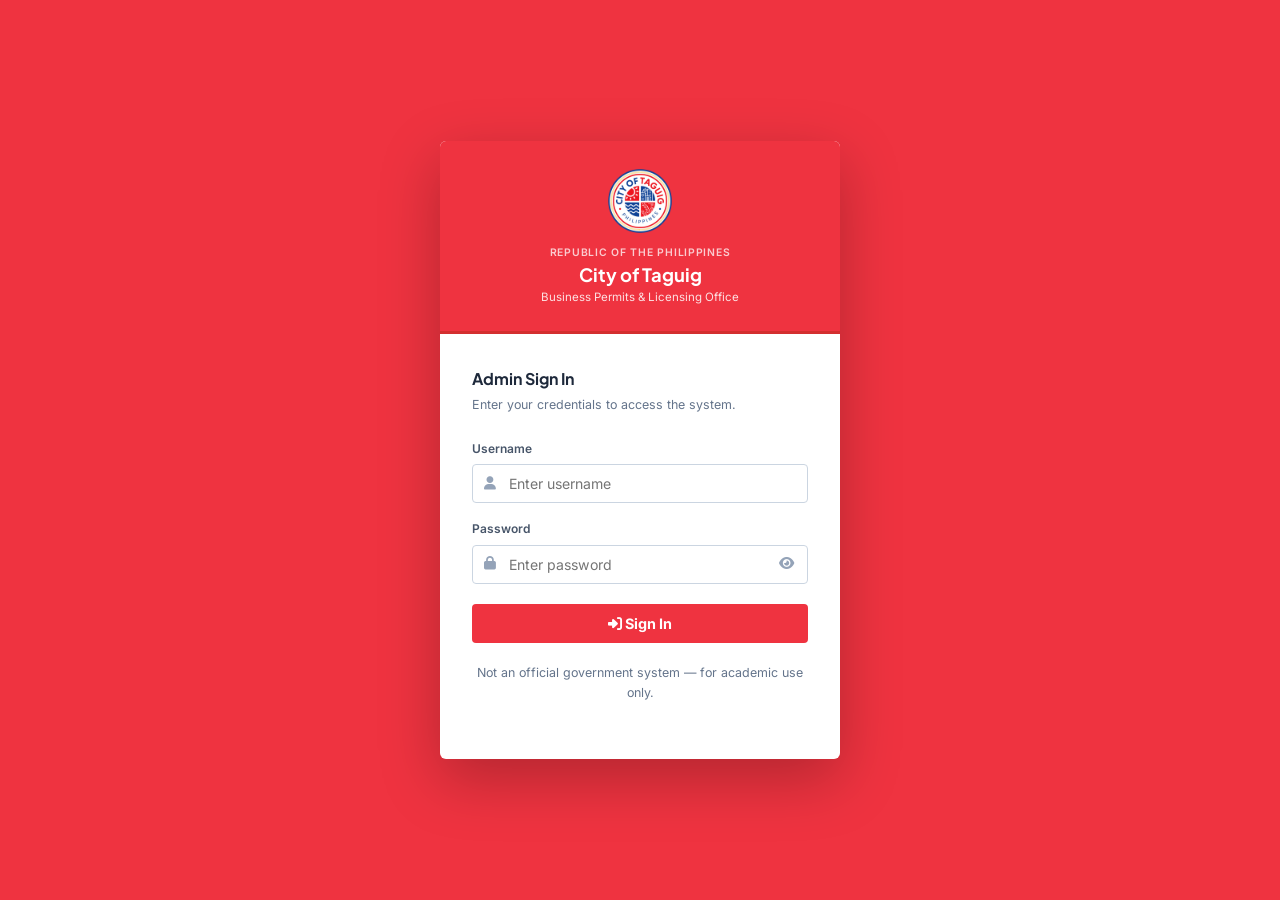
==== index.html @ 7843515b "Initial commit" ====
<!DOCTYPE html>
<html lang="en">

<head>
  <meta charset="UTF-8" />
  <meta name="viewport" content="width=device-width, initial-scale=1.0" />
  <title>Business License System — City of Taguig</title>
  <link rel="preconnect" href="https://fonts.googleapis.com" />
  <link
    href="https://fonts.googleapis.com/css2?family=Inter:wght@400;500;600;700&family=Plus+Jakarta+Sans:wght@600;700&display=swap"
    rel="stylesheet"
  />
  <link
    rel="stylesheet"
    href="https://cdnjs.cloudflare.com/ajax/libs/font-awesome/6.5.1/css/all.min.css"
  />
  <link rel="stylesheet" href="styles.css" />
</head>

<body>

<nav class="bplo-nav">
  <div class="nav-inner">
    <div class="nav-left">
      <div class="logo-box">
        <img src="City_of_Taguig_seal.svg.png" alt="Official Seal of the City of Taguig" class="seal-img" width="60" height="60" />
      </div>
      <div class="labels-container">
        <div class="gov-label">Republic of the Philippines</div>
        <div class="city-label">City of Taguig</div>
        <div class="office-label"> DISCLAIMER: NOT AN OFFICIAL GOVERNMENT WEBSITE, CREATED ONLY FOR THE PURPOSE OF SCHOOL PROJECT</div>
      </div>
    </div>
     <div class="nav-right">
      <a href="ManualForm.html">
        <button class="dashboard-btn">
          <i class="fa-solid fa-chart-column"></i> Manual Form
        </button>
      </a>
     </div>
  </div>
</nav>


  <main>

    <div class="page-header">
      <div class="ph-icon">
        <i class="fa-solid fa-chart-line"></i>
      </div>
      <div>
        <h1 class="page-title">License Management</h1>
        <p class="page-subtitle">Manage applications, taxpayers, and business records.</p>
      </div>
    </div>

    <div class="nav-tabs" id="navTabs"></div>

    <div class="card">
      <div class="card-body">

        <div class="toolbar">
          <div class="search-wrap">
            <i class="fa-solid fa-magnifying-glass"></i>
            <input
              type="text"
              id="searchInput"
              placeholder="Search records…"
              oninput="filterTable()"
            />
          </div>
          <div class="toolbar-right">
            <button class="btn btn-primary" onclick="openAdd()">
              <i class="fa-solid fa-plus"></i> Add Application
            </button>
            <button class="btn btn-outline" id="btnView" onclick="openView()" disabled>
              <i class="fa-solid fa-eye"></i> View
            </button>
            <button class="btn btn-outline" id="btnEdit" onclick="openEdit()" disabled>
              <i class="fa-solid fa-pen"></i> Update
            </button>
            <button class="btn btn-danger" id="btnDelete" onclick="openDelete()" disabled>
              <i class="fa-solid fa-trash"></i> Delete
            </button>
            <button class="btn btn-ghost" onclick="loadTable()">
              <i class="fa-solid fa-rotate-right"></i> Refresh
            </button>
          </div>
        </div>

        <div class="table-wrap">
          <table class="data" id="mainTable"></table>
        </div>

        <div class="tfoot">
          <span id="recordCount">0 records</span>
          <span id="tabHint"></span>
        </div>

      </div>
    </div>

    <footer class="page-footer">
      Business Permits &amp; Licensing Office &nbsp;&middot;&nbsp; City of Taguig &nbsp;&middot;&nbsp;
    </footer>

  </main>


  <div class="overlay" id="formModal" style="display: none;">
    <div class="modal">
      <div class="modal-header">
        <div class="modal-title">
          <span class="modal-icon"><i class="fa-solid fa-file-pen"></i></span>
          <span id="formTitle">Application</span>
        </div>
        <button class="modal-close" onclick="closeModal('formModal')">
          <i class="fa-solid fa-xmark"></i>
        </button>
      </div>
      <div class="modal-body" id="formBody"></div>
      <div class="modal-footer">
        <button class="btn btn-muted" onclick="closeModal('formModal')">Close</button>
        <button class="btn-submit" id="formSubmit" onclick="submitForm()">Save</button>
      </div>
    </div>
  </div>


  <div class="overlay" id="deleteModal" style="display: none;">
    <div class="del-modal">
      <div class="del-icon">
        <i class="fa-solid fa-triangle-exclamation"></i>
      </div>
      <h3
        id="delTitle"
        style="font-family: 'Plus Jakarta Sans', sans-serif; font-size: 1.05rem; margin-bottom: 6px;"
      >
        Delete this record?
      </h3>
      <p
        id="delDesc"
        style="font-size: 0.85rem; color: var(--gray-600);"
      >
        This action is permanent and cannot be undone.
      </p>
      <div class="del-meta" id="delMeta" style="display: none;"></div>
      <div class="del-btns">
        <button class="btn btn-muted" onclick="closeModal('deleteModal')">Cancel</button>
        <button class="btn btn-danger" id="delConfirm" onclick="confirmDelete()">Delete</button>
      </div>
    </div>
  </div>

  <script src="script.js"></script>


  <!-- =====================================================
       LOGIN SCREEN
       ===================================================== -->
  <div id="loginScreen">
    <style>
      #loginScreen {
        position: fixed;
        inset: 0;
        z-index: 9999;
        background: #EF3340;
        display: flex;
        align-items: center;
        justify-content: center;
        font-family: 'Inter', sans-serif;
        transition: opacity 0.4s ease;
      }
      #loginScreen.fade-out {
        opacity: 0;
        pointer-events: none;
      }
      .login-card {
        width: 100%;
        max-width: 400px;
        margin: 0 20px;
        background: #ffffff;
        border-radius: 6px;
        overflow: hidden;
        box-shadow: 0 20px 60px rgba(0,0,0,0.25);
      }
      .login-header {
        background: #EF3340;
        padding: 28px 32px 24px;
        text-align: center;
        border-bottom: 3px solid #D32F2F;
      }
      .login-seal {
        width: 64px;
        height: 64px;
        object-fit: contain;
        margin: 0 auto 12px;
        display: block;
      }
      .login-gov {
        font-size: 0.65rem;
        font-weight: 600;
        color: rgba(255,255,255,0.75);
        letter-spacing: 0.07em;
        text-transform: uppercase;
        margin-bottom: 2px;
      }
      .login-city {
        font-family: 'Plus Jakarta Sans', sans-serif;
        font-size: 1.15rem;
        font-weight: 700;
        color: #ffffff;
        line-height: 1.2;
      }
      .login-office {
        font-size: 0.72rem;
        color: rgba(255,255,255,0.85);
        margin-top: 2px;
      }
      .login-body {
        padding: 32px;
      }
      .login-body h2 {
        font-family: 'Plus Jakarta Sans', sans-serif;
        font-size: 1rem;
        font-weight: 700;
        color: #1E293B;
        margin-bottom: 4px;
      }
      .login-body > p {
        font-size: 0.78rem;
        color: #64748B;
        margin-bottom: 24px;
      }
      .login-field {
        margin-bottom: 16px;
      }
      .login-field label {
        display: block;
        font-size: 0.75rem;
        font-weight: 600;
        color: #475569;
        margin-bottom: 6px;
      }
      .login-input-wrap {
        position: relative;
        display: flex;
        align-items: center;
      }
      .login-input-wrap > i {
        position: absolute;
        left: 12px;
        color: #94A3B8;
        font-size: 0.85rem;
        pointer-events: none;
      }
      .login-field input {
        width: 100%;
        padding: 10px 12px 10px 36px;
        border: 1px solid #CBD5E1;
        border-radius: 4px;
        font-size: 0.88rem;
        font-family: 'Inter', sans-serif;
        color: #1E293B;
        background: #ffffff;
        outline: none;
        transition: border-color 0.15s ease;
        box-sizing: border-box;
      }
      .login-field input:focus      { border-color: #1E4E9E; }
      .login-field input.input-error{ border-color: #EF3340; background: #FFF5F5; }
      .show-pw-btn {
        position: absolute;
        right: 10px;
        background: none;
        border: none;
        cursor: pointer;
        color: #94A3B8;
        font-size: 0.85rem;
        padding: 4px;
        line-height: 1;
      }
      .show-pw-btn:hover { color: #475569; }
      .login-error {
        display: none;
        align-items: center;
        gap: 6px;
        padding: 10px 12px;
        background: #FEF2F2;
        border: 1px solid #FECACA;
        border-radius: 4px;
        font-size: 0.78rem;
        color: #991B1B;
        font-weight: 500;
        margin-bottom: 16px;
      }
      .login-error.show { display: flex; }
      .login-btn {
        width: 100%;
        padding: 11px;
        background: #EF3340;
        color: #ffffff;
        border: none;
        border-radius: 4px;
        font-size: 0.9rem;
        font-weight: 700;
        font-family: 'Inter', sans-serif;
        cursor: pointer;
        transition: background 0.15s ease;
        margin-top: 4px;
      }
      .login-btn:hover    { background: #D32F2F; }
      .login-btn:active   { background: #B71C1C; }
      .login-btn:disabled { opacity: 0.6; cursor: not-allowed; }
      .login-footer-note {
        text-align: center;
        font-size: 0.7rem;
        color: #94A3B8;
        margin-top: 20px;
        margin-bottom: 0;
      }
    </style>

    <div class="login-card">
      <div class="login-header">
        <img src="City_of_Taguig_seal.svg.png" alt="City of Taguig Seal" class="login-seal"
             onerror="this.style.display='none'" />
        <div class="login-gov">Republic of the Philippines</div>
        <div class="login-city">City of Taguig</div>
        <div class="login-office">Business Permits &amp; Licensing Office</div>
      </div>

      <div class="login-body">
        <h2>Admin Sign In</h2>
        <p>Enter your credentials to access the system.</p>

        <div class="login-error" id="loginError">
          <i class="fa-solid fa-circle-exclamation"></i>
          <span id="loginErrorMsg">Invalid username or password.</span>
        </div>

        <div class="login-field">
          <label for="loginUsername">Username</label>
          <div class="login-input-wrap">
            <i class="fa-solid fa-user"></i>
            <input type="text" id="loginUsername" placeholder="Enter username" autocomplete="username" />
          </div>
        </div>

        <div class="login-field">
          <label for="loginPassword">Password</label>
          <div class="login-input-wrap">
            <i class="fa-solid fa-lock"></i>
            <input type="password" id="loginPassword" placeholder="Enter password" autocomplete="current-password" />
            <button type="button" class="show-pw-btn" id="togglePw" title="Show / hide password">
              <i class="fa-solid fa-eye" id="togglePwIcon"></i>
            </button>
          </div>
        </div>

        <button class="login-btn" id="loginBtn" onclick="handleLogin()">
          <i class="fa-solid fa-right-to-bracket"></i> Sign In
        </button>

        <p class="login-footer-note">Not an official government system &mdash; for academic use only.</p>
      </div>
    </div>
  </div>


  <!-- =====================================================
       LOGIN JAVASCRIPT
       ===================================================== -->
  <script>
    (function () {
      const VALID_USER = 'admin';
      const VALID_PASS = 'password123';
      const SESSION_KEY = 'bplo_auth';

      const screen     = document.getElementById('loginScreen');
      const userInput  = document.getElementById('loginUsername');
      const passInput  = document.getElementById('loginPassword');
      const errorBox   = document.getElementById('loginError');
      const errorMsg   = document.getElementById('loginErrorMsg');
      const loginBtn   = document.getElementById('loginBtn');
      const toggleBtn  = document.getElementById('togglePw');
      const toggleIcon = document.getElementById('togglePwIcon');

      // Skip login if already authenticated this session
      if (sessionStorage.getItem(SESSION_KEY) === '1') {
        screen.style.display = 'none';
      }

      // Show/hide password
      toggleBtn.addEventListener('click', function () {
        const hidden = passInput.type === 'password';
        passInput.type  = hidden ? 'text' : 'password';
        toggleIcon.className = hidden ? 'fa-solid fa-eye-slash' : 'fa-solid fa-eye';
      });

      // Enter key submits
      [userInput, passInput].forEach(function (el) {
        el.addEventListener('keydown', function (e) {
          if (e.key === 'Enter') handleLogin();
        });
      });

      // Login handler
      window.handleLogin = function () {
        const user = userInput.value.trim();
        const pass = passInput.value;

        errorBox.classList.remove('show');
        userInput.classList.remove('input-error');
        passInput.classList.remove('input-error');

        if (!user || !pass) {
          errorMsg.textContent = 'Please enter both username and password.';
          errorBox.classList.add('show');
          if (!user) userInput.classList.add('input-error');
          if (!pass) passInput.classList.add('input-error');
          return;
        }

        if (user === VALID_USER && pass === VALID_PASS) {
          sessionStorage.setItem(SESSION_KEY, '1');
          loginBtn.disabled     = true;
          loginBtn.innerHTML    = '<i class="fa-solid fa-spinner fa-spin"></i> Signing in\u2026';
          screen.classList.add('fade-out');
          setTimeout(function () { screen.style.display = 'none'; }, 420);
        } else {
          errorMsg.textContent = 'Invalid username or password. Please try again.';
          errorBox.classList.add('show');
          userInput.classList.add('input-error');
          passInput.classList.add('input-error');
          passInput.value = '';
          passInput.focus();
        }
      };
    })();
  </script>

</body>
</html>
---- styles.css ----
/* ============================================================
   RESET & VARIABLES
   ============================================================ */

*,
*::before,
*::after {
  box-sizing: border-box;
  margin: 0;
  padding: 0;
}

:root {
  --red:        #EF3340;
  --red-dark:   #D32F2F;
  --red-light:  #FDECEA;

  --blue:       #1E4E9E;
  --blue-dark:  #153A75;

  --gray-50:  #F8FAFC;
  --gray-100: #F1F5F9;
  --gray-200: #E2E8F0;
  --gray-300: #CBD5E1;
  --gray-400: #94A3B8;
  --gray-500: #64748B;
  --gray-600: #475569;
  --gray-700: #334155;
  --gray-800: #1E293B;

  --white:  #ffffff;
  --shadow: 0 10px 25px rgba(0, 0, 0, 0.12);
  --r:      4px;
  --rs:     2px;
  --tr:     0.15s ease;
}


/* ============================================================
   BASE
   ============================================================ */

body {
  font-family: 'Inter', sans-serif;
  background: var(--gray-100);
  background-image: url('images/white_bg_city.png');
  background-size: cover;
  background-position: center;
  background-repeat: no-repeat;
  background-attachment: fixed;
  color: var(--gray-800);
  line-height: 1.6;
  min-height: 100vh;
}


/* ============================================================
   NAVIGATION
   ============================================================ */

nav {
  position: sticky;
  top: 0;
  z-index: 100;
  background: var(--red);
  border-bottom: 2px solid var(--red-dark);
}

.nav-inner {
  max-width: 1400px;
  margin: 0 auto;
  display: flex;
  align-items: center;
  justify-content: space-between;
  padding: 12px 24px;
  gap: 16px;
}

.nav-left {
  display: flex;
  align-items: center;
  gap: 14px;
}
.nav-right a { text-decoration: none; }

.dashboard-btn {
   background: rgba(255,255,255,.15);
   color: var(--white);
   border: 1px solid rgba(255,255,255,.35);
   padding: 9px 20px;
   font-size: .85rem;
   font-weight: 600;
   border-radius: var(--rs); /* FIXED: Was var(--radius-sm) */
   cursor: pointer;
   display: flex;
   align-items: center;
   gap: 8px;
   transition: background var(--tr), border-color var(--tr); /* FIXED: Was var(--transition) */
   white-space: nowrap;
   font-family: 'Inter', sans-serif;
   backdrop-filter: blur(4px);
}

.dashboard-btn:hover {
   background: rgba(255,255,255,.25);
   border-color: rgba(255,255,255,.8);
}

.logo-box {
  width: 40px;
  height: 40px;
  display: flex;
  align-items: center;
  justify-content: center;
  background: var(--white);
  color: var(--red);
  border-radius: var(--rs);
  font-size: 1.2rem;
}

.gov-label {
  font-size: 0.65rem;
  font-weight: 600;
  color: rgba(255, 255, 255, 0.8);
  letter-spacing: 0.05em;
  text-transform: uppercase;
}

.city-label {
  font-family: 'Plus Jakarta Sans', sans-serif;
  font-size: 1.1rem;
  font-weight: 700;
  color: var(--white);
  line-height: 1.1;
}

.office-label {
  font-size: 0.75rem;
  color: rgba(255, 255, 255, 0.9);
}

.user-badge {
  display: flex;
  align-items: center;
  gap: 8px;
  padding: 6px 14px;
  background: var(--white);
  color: var(--red);
  font-size: 0.8rem;
  font-weight: 600;
  border-radius: var(--rs);
}

main {
  max-width: 1400px;
  margin: 0 auto;
  padding: 32px 24px 48px;
}

.page-header {
  display: flex;
  align-items: center;
  gap: 16px;
  margin-bottom: 24px;
}

.ph-icon {
  width: 48px;
  height: 48px;
  flex-shrink: 0;
  display: flex;
  align-items: center;
  justify-content: center;
  background: var(--blue);
  color: var(--white);
  border-radius: var(--rs);
  font-size: 1.2rem;
}

.page-title {
  font-family: 'Plus Jakarta Sans', sans-serif;
  font-size: 1.5rem;
  font-weight: 700;
  line-height: 1.2;
}

.page-subtitle {
  font-size: 0.85rem;
  color: var(--gray-600);
  margin-top: 2px;
}

.page-footer {
  text-align: center;
  font-size: 0.75rem;
  color: var(--gray-500);
  margin-top: 16px;
}


/* ============================================================
   TABS
   ============================================================ */

.nav-tabs {
  display: flex;
  gap: 0;
  margin-bottom: 24px;
  overflow-x: auto;
  border-bottom: 2px solid var(--gray-200);
  scrollbar-width: none;
}

.nav-tabs::-webkit-scrollbar {
  display: none;
}

.tab-btn {
  display: inline-flex;
  align-items: center;
  gap: 8px;
  padding: 11px 22px;
  margin-bottom: -2px;
  background: transparent;
  border: none;
  border-bottom: 3px solid transparent;
  font-size: 0.83rem;
  font-weight: 600;
  color: var(--gray-500);
  cursor: pointer;
  white-space: nowrap;
  transition: all var(--tr);
}

.tab-btn:hover {
  color: var(--blue);
  background: var(--gray-50);
}

.tab-btn.active {
  color: var(--blue);
  background: var(--white);
  border-bottom-color: var(--blue);
}

.tab-btn.full-view {
  color: var(--red);
  font-weight: 700;
}

.tab-btn.full-view.active {
  color: var(--red);
  border-bottom-color: var(--red);
}


/* ============================================================
   CARD
   ============================================================ */

.card {
  background: var(--white);
  border: 1px solid var(--gray-200);
  border-radius: var(--r);
}

.card-body {
  padding: 24px;
}


/* ============================================================
   COLUMN GROUP HEADERS
   ============================================================ */

.col-group-header {
  background: var(--gray-700);
  color: var(--white);
  text-align: center;
  font-size: 0.65rem;
  font-weight: 700;
  letter-spacing: 0.06em;
  text-transform: uppercase;
  padding: 4px 8px;
  border-right: 2px solid var(--gray-500);
}

.col-group-header:last-child {
  border-right: none;
}


/* ============================================================
   TOOLBAR
   ============================================================ */

.toolbar {
  display: flex;
  align-items: center;
  justify-content: space-between;
  flex-wrap: wrap;
  gap: 12px;
  margin-bottom: 18px;
}

.search-wrap {
  display: flex;
  align-items: center;
  padding: 0 12px;
  background: var(--white);
  border: 1px solid var(--gray-300);
  border-radius: var(--rs);
  transition: border-color var(--tr);
}

.search-wrap:focus-within {
  border-color: var(--blue);
}

.search-wrap i {
  color: var(--gray-400);
  font-size: 0.9rem;
}

#searchInput {
  width: 260px;
  padding: 10px;
  border: none;
  outline: none;
  background: transparent;
  font-size: 0.85rem;
  font-family: inherit;
  color: var(--gray-800);
}

.toolbar-right {
  display: flex;
  flex-wrap: wrap;
  gap: 8px;
}


/* ============================================================
   BUTTONS
   ============================================================ */

.btn {
  display: inline-flex;
  align-items: center;
  gap: 6px;
  padding: 8px 14px;
  border: 1px solid transparent;
  border-radius: var(--rs);
  font-size: 0.8rem;
  font-weight: 600;
  font-family: inherit;
  cursor: pointer;
  transition: background var(--tr), color var(--tr), opacity var(--tr);
}

.btn:disabled {
  opacity: 0.38;
  cursor: not-allowed;
  pointer-events: none;
}

.btn-primary {
  background: var(--blue);
  color: var(--white);
}

.btn-primary:hover {
  background: var(--blue-dark);
}

.btn-outline {
  background: var(--white);
  color: var(--gray-800);
  border-color: var(--gray-300);
}

.btn-outline:hover {
  background: var(--gray-100);
}

.btn-danger {
  background: var(--white);
  color: var(--red);
  border-color: var(--red);
}

.btn-danger:hover {
  background: var(--red-light);
}

.btn-ghost {
  background: var(--white);
  color: var(--gray-600);
  border-color: var(--gray-300);
}

.btn-ghost:hover {
  background: var(--gray-100);
  color: var(--gray-800);
}

.btn-muted {
  background: var(--gray-200);
  color: var(--gray-700);
  border-color: var(--gray-200);
}

.btn-muted:hover {
  background: var(--gray-300);
}

.btn-submit {
  display: inline-flex;
  align-items: center;
  gap: 8px;
  padding: 10px 20px;
  background: var(--red);
  color: var(--white);
  border: none;
  border-radius: var(--rs);
  font-size: 0.85rem;
  font-weight: 600;
  font-family: inherit;
  cursor: pointer;
  transition: background var(--tr);
}

.btn-submit:hover {
  background: var(--red-dark);
}

.btn-submit:disabled {
  opacity: 0.5;
  cursor: not-allowed;
}


/* ============================================================
   TABLE
   ============================================================ */

.table-wrap {
  overflow-x: auto;
  border: 1px solid var(--gray-200);
  border-radius: var(--rs);
  margin-bottom: 12px;
}

table.data {
  width: 100%;
  border-collapse: collapse;
  font-size: 0.78rem;
  min-width: 600px;
}

table.data th {
  padding: 10px 14px;
  background: var(--gray-800);
  color: var(--white);
  text-align: left;
  font-size: 0.71rem;
  font-weight: 600;
  letter-spacing: 0.03em;
  text-transform: uppercase;
  white-space: nowrap;
}

/* Column group tinting */
table.data th.g-app  { background: #1E4E9E; }
table.data th.g-tax  { background: #0369A1; }
table.data th.g-auth { background: #6D28D9; }
table.data th.g-saf  { background: #047857; }
table.data th.g-ops  { background: #B91C1C; }

table.data td {
  padding: 9px 14px;
  background: var(--white);
  border-bottom: 1px solid var(--gray-200);
  vertical-align: middle;
  white-space: nowrap;
  max-width: 200px;
  overflow: hidden;
  text-overflow: ellipsis;
}

table.data tbody tr {
  cursor: pointer;
  transition: background var(--tr);
}

table.data tbody tr:hover td {
  background: var(--gray-50);
}

table.data tbody tr.selected td {
  background: var(--blue);
  color: var(--white);
  border-color: var(--blue-dark);
}

.row-btn {
  padding: 3px 7px;
  background: transparent;
  border: 1px solid transparent;
  color: var(--gray-400);
  border-radius: var(--rs);
  cursor: pointer;
  transition: all 0.2s;
}

table.data tbody tr.selected .row-btn {
  color: rgba(255, 255, 255, 0.7);
}

.row-btn.edit:hover {
  background: var(--gray-200);
  color: var(--blue);
  border-color: var(--gray-300);
}

.row-btn.del:hover {
  background: var(--red-light);
  color: var(--red);
  border-color: var(--red);
}

.no-data td {
  padding: 40px;
  text-align: center;
  color: var(--gray-400);
  font-style: italic;
}

.tfoot {
  display: flex;
  justify-content: space-between;
  padding: 4px 2px;
  font-size: 0.75rem;
  color: var(--gray-500);
}


/* ============================================================
   MODAL
   ============================================================ */

.overlay {
  position: fixed;
  inset: 0;
  z-index: 1000;
  display: flex;
  align-items: center;
  justify-content: center;
  padding: 20px;
  background: rgba(15, 23, 42, 0.6);
}

.modal {
  width: 100%;
  max-width: 860px;
  max-height: 90vh;
  display: flex;
  flex-direction: column;
  background: var(--white);
  border-radius: var(--r);
  overflow: hidden;
  box-shadow: var(--shadow);
}

.modal-header {
  display: flex;
  align-items: center;
  justify-content: space-between;
  padding: 16px 24px;
  background: var(--gray-50);
  border-bottom: 1px solid var(--gray-200);
}

.modal-title {
  display: flex;
  align-items: center;
  gap: 10px;
  font-family: 'Plus Jakarta Sans', sans-serif;
  font-size: 0.95rem;
  font-weight: 700;
}

.modal-icon {
  width: 32px;
  height: 32px;
  display: flex;
  align-items: center;
  justify-content: center;
  background: var(--gray-800);
  color: var(--white);
  border-radius: var(--rs);
  font-size: 0.85rem;
}

.modal-close {
  background: none;
  border: none;
  font-size: 1.2rem;
  color: var(--gray-400);
  cursor: pointer;
}

.modal-close:hover {
  color: var(--gray-800);
}

.modal-body {
  flex: 1;
  overflow-y: auto;
  padding: 24px;
  background: var(--gray-50);
}

.modal-footer {
  display: flex;
  justify-content: flex-end;
  gap: 10px;
  padding: 16px 24px;
  background: var(--white);
  border-top: 1px solid var(--gray-200);
}


/* ============================================================
   FORM
   ============================================================ */

.form-group {
  padding: 20px;
  margin-bottom: 16px;
  background: var(--white);
  border: 1px solid var(--gray-200);
  border-radius: var(--rs);
}

.form-group:last-child {
  margin-bottom: 0;
}

.fg-title {
  display: flex;
  align-items: center;
  gap: 8px;
  padding-bottom: 8px;
  margin-bottom: 16px;
  border-bottom: 1px solid var(--gray-200);
  font-size: 0.8rem;
  font-weight: 700;
  letter-spacing: 0.04em;
  text-transform: uppercase;
  color: var(--gray-700);
}

.form-grid {
  display: grid;
  grid-template-columns: 1fr 1fr;
  gap: 14px;
}

.field {
  display: flex;
  flex-direction: column;
  gap: 5px;
}

.field.full {
  grid-column: 1 / -1;
}

.field label {
  font-size: 0.75rem;
  font-weight: 600;
  color: var(--gray-600);
}

.field input,
.field select {
  padding: 8px 12px;
  background: var(--white);
  border: 1px solid var(--gray-300);
  border-radius: var(--rs);
  font-size: 0.85rem;
  font-family: inherit;
  color: var(--gray-800);
  transition: border-color var(--tr);
}

.field input:focus,
.field select:focus {
  border-color: var(--blue);
  outline: none;
}

.field input:disabled,
.field select:disabled {
  background: var(--gray-100);
  color: var(--gray-500);
  cursor: not-allowed;
}

.req {
  color: var(--red);
}


/* ============================================================
   LOB ROWS
   ============================================================ */

.lob-row {
  display: grid;
  grid-template-columns: 1fr 1.5fr 1.5fr 0.8fr 1.1fr auto;
  align-items: end;
  gap: 10px;
  padding: 12px;
  margin-bottom: 10px;
  background: var(--gray-50);
  border: 1px solid var(--gray-200);
  border-radius: var(--rs);
}


/* ============================================================
   DELETE MODAL
   ============================================================ */

.del-modal {
  max-width: 430px;
  padding: 32px 28px;
  background: var(--white);
  border-radius: var(--r);
  box-shadow: var(--shadow);
  text-align: center;
}

.del-icon {
  font-size: 2.5rem;
  color: var(--red);
  margin-bottom: 16px;
}

.del-meta {
  padding: 10px 14px;
  margin: 14px 0;
  background: var(--gray-50);
  border: 1px solid var(--gray-200);
  border-radius: var(--rs);
  font-size: 0.8rem;
  color: var(--gray-700);
  text-align: left;
  line-height: 2;
}

.del-btns {
  display: flex;
  justify-content: center;
  gap: 12px;
  margin-top: 20px;
}


/* ============================================================
   TOAST
   ============================================================ */

.toast {
  position: fixed;
  bottom: 24px;
  right: 24px;
  z-index: 3000;
  padding: 12px 16px;
  border: 1px solid transparent;
  border-radius: var(--rs);
  font-size: 0.85rem;
  font-weight: 600;
  animation: slideUp 0.2s ease-out;
}

@keyframes slideUp {
  from {
    transform: translateY(16px);
    opacity: 0;
  }
  to {
    transform: translateY(0);
    opacity: 1;
  }
}

.toast.ok {
  background: #ECFDF5;
  color: #065F46;
  border-color: #A7F3D0;
}

.toast.err {
  background: #FEF2F2;
  color: #991B1B;
  border-color: #FECACA;
}


/* ============================================================
   RESPONSIVE
   ============================================================ */

@media (max-width: 768px) {
  #searchInput {
    width: 100%;
  }

  .toolbar {
    flex-direction: column;
    align-items: stretch;
  }

  .form-grid,
  .lob-row {
    grid-template-columns: 1fr;
  }
}
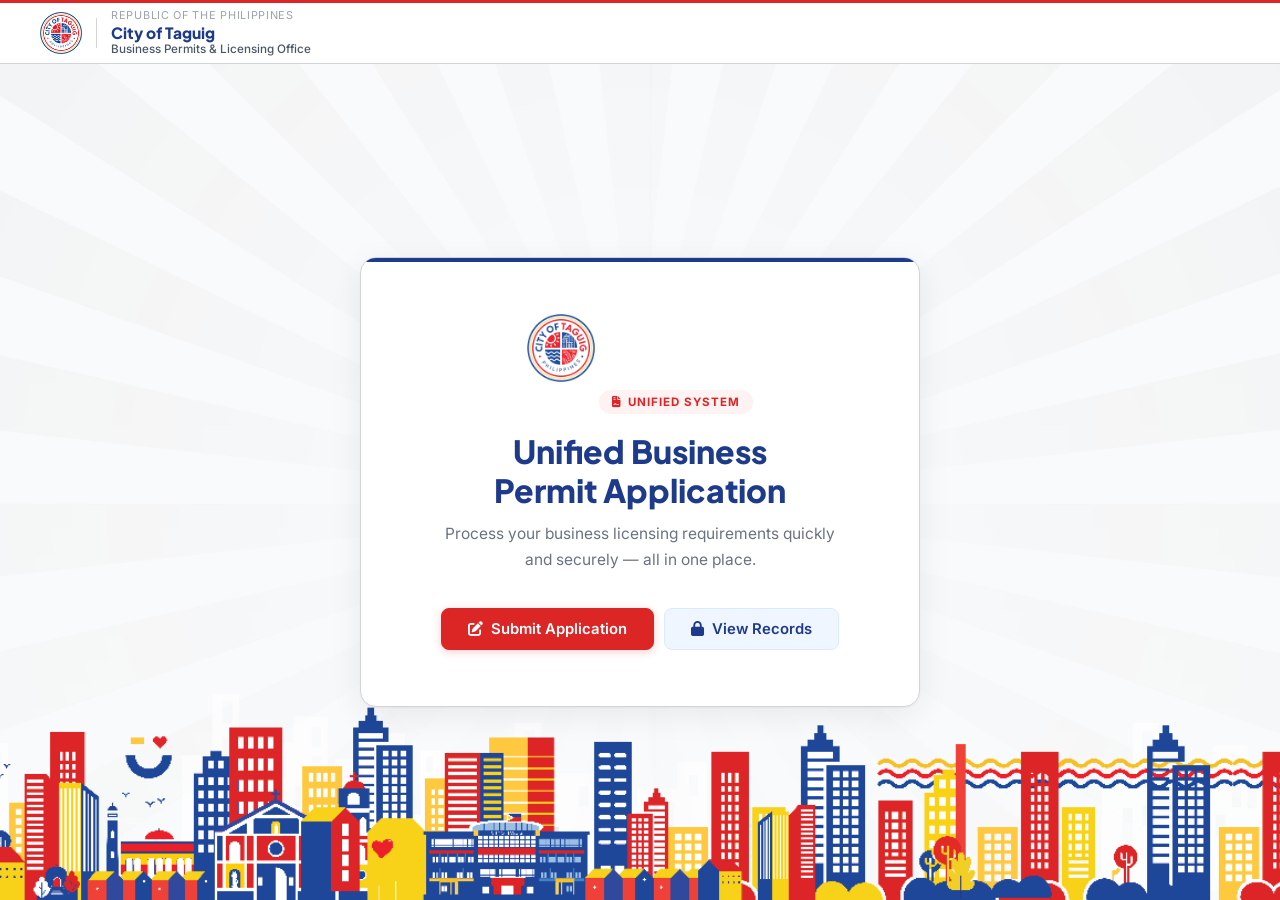
==== commit 3b5223d0: "a" ====
--- a/index.html
+++ b/index.html
@@ -1,444 +1,277 @@
 <!DOCTYPE html>
 <html lang="en">
-
 <head>
-  <meta charset="UTF-8" />
-  <meta name="viewport" content="width=device-width, initial-scale=1.0" />
-  <title>Business License System — City of Taguig</title>
-  <link rel="preconnect" href="https://fonts.googleapis.com" />
-  <link
-    href="https://fonts.googleapis.com/css2?family=Inter:wght@400;500;600;700&family=Plus+Jakarta+Sans:wght@600;700&display=swap"
-    rel="stylesheet"
-  />
-  <link
-    rel="stylesheet"
-    href="https://cdnjs.cloudflare.com/ajax/libs/font-awesome/6.5.1/css/all.min.css"
-  />
-  <link rel="stylesheet" href="styles.css" />
+    <meta charset="UTF-8">
+    <meta name="viewport" content="width=device-width, initial-scale=1.0">
+    <title>Taguig BPLO | Unified Business Permit System</title>
+
+    <link rel="preconnect" href="https://fonts.googleapis.com">
+    <link href="https://fonts.googleapis.com/css2?family=Inter:wght@400;500;600;700&family=Plus+Jakarta+Sans:wght@700;800&display=swap" rel="stylesheet">
+    <link rel="stylesheet" href="https://cdnjs.cloudflare.com/ajax/libs/font-awesome/6.5.1/css/all.min.css">
+
+    <style>
+        :root {
+            --blue:      #1e3a8a;
+            --blue-soft: #eff6ff;
+            --blue-mid:  #dbeafe;
+            --red:       #dc2626;
+            --red-dark:  #b91c1c;
+            --red-soft:  #fef2f2;
+            --gray-50:   #f9fafb;
+            --gray-100:  #f3f4f6;
+            --gray-300:  #d1d5db;
+            --gray-400:  #9ca3af;
+            --gray-500:  #6b7280;
+            --gray-600:  #4b5563;
+            --gray-900:  #111827;
+            --white:     #ffffff;
+        }
+
+        *, *::before, *::after { margin: 0; padding: 0; box-sizing: border-box; }
+
+        body {
+            font-family: 'Inter', sans-serif;
+            background: var(--white);
+            color: var(--gray-900);
+            min-height: 100vh;
+            display: flex;
+            flex-direction: column;
+        }
+
+        /* ── NAV ── */
+        nav {
+            border-top: 3px solid var(--red);
+            height: 64px;
+            display: flex;
+            align-items: center;
+            padding: 0 40px;
+            border-bottom: 1px solid var(--gray-300);
+            background: var(--white);
+        }
+
+        .nav-brand {
+            display: flex;
+            align-items: center;
+            gap: 14px;
+        }
+
+        .nav-logo { height: 42px; }
+
+        .nav-divider {
+            width: 1px;
+            height: 30px;
+            background: var(--gray-300);
+        }
+
+        .nav-text span { display: block; line-height: 1.25; }
+
+        .nav-republic {
+            font-size: 0.68rem;
+            color: var(--gray-400);
+            text-transform: uppercase;
+            letter-spacing: 0.7px;
+        }
+
+        .nav-city {
+            font-family: 'Plus Jakarta Sans', sans-serif;
+            font-size: 0.97rem;
+            font-weight: 800;
+            color: var(--blue);
+        }
+
+        .nav-office {
+            font-size: 0.73rem;
+            font-weight: 500;
+            color: var(--gray-600);
+        }
+
+        /* ── MAIN ── */
+        main {
+            flex: 1;
+            display: flex;
+            align-items: center;
+            justify-content: center;
+            padding: 40px 20px;
+            background: var(--gray-50);
+            background-image: url('white_bg_city.png');
+            background-size: cover;
+            background-position: center;
+            background-repeat: no-repeat;
+        }
+
+        /* ── CARD ── */
+        .card {
+            background: var(--white);
+            border-radius: 16px;
+            padding: 56px 52px;
+            max-width: 560px;
+            width: 100%;
+            text-align: center;
+            border: 1px solid var(--gray-300);
+            box-shadow:
+                0 1px 2px rgba(0,0,0,0.04),
+                0 8px 32px rgba(0,0,0,0.07);
+            position: relative;
+            overflow: hidden;
+        }
+
+        /* subtle blue top border accent */
+        .card::before {
+            content: '';
+            position: absolute;
+            top: 0; left: 0; right: 0;
+            height: 4px;
+            background: var(--blue);
+            border-radius: 16px 16px 0 0;
+        }
+
+        .card-seal {
+            height: 68px;
+            margin-bottom: 24px;
+            opacity: 0.92;
+        }
+
+        .tag {
+            display: inline-flex;
+            align-items: center;
+            gap: 6px;
+            font-size: 0.72rem;
+            font-weight: 700;
+            text-transform: uppercase;
+            letter-spacing: 1px;
+            color: var(--red);
+            background: var(--red-soft);
+            padding: 5px 13px;
+            border-radius: 100px;
+            margin-bottom: 18px;
+        }
+
+        h1 {
+            font-family: 'Plus Jakarta Sans', sans-serif;
+            font-size: 2rem;
+            font-weight: 800;
+            color: var(--blue);
+            line-height: 1.2;
+            margin-bottom: 12px;
+        }
+
+        .subtitle {
+            font-size: 0.97rem;
+            color: var(--gray-500);
+            line-height: 1.65;
+            margin-bottom: 36px;
+            max-width: 400px;
+            margin-left: auto;
+            margin-right: auto;
+        }
+
+        /* ── BUTTONS ── */
+        .actions {
+            display: flex;
+            gap: 10px;
+            justify-content: center;
+            flex-wrap: wrap;
+        }
+
+        .btn {
+            display: inline-flex;
+            align-items: center;
+            gap: 8px;
+            padding: 11px 26px;
+            font-size: 0.93rem;
+            font-weight: 600;
+            border-radius: 8px;
+            text-decoration: none;
+            transition: all 0.18s ease;
+            cursor: pointer;
+            border: 1.5px solid transparent;
+            white-space: nowrap;
+        }
+
+        .btn-primary {
+            background: var(--red);
+            color: var(--white);
+            border-color: var(--red);
+            box-shadow: 0 2px 8px rgba(220,38,38,0.22);
+        }
+        .btn-primary:hover {
+            background: var(--red-dark);
+            border-color: var(--red-dark);
+            transform: translateY(-2px);
+            box-shadow: 0 5px 14px rgba(220,38,38,0.3);
+        }
+
+        .btn-ghost {
+            background: var(--blue-soft);
+            color: var(--blue);
+            border-color: var(--blue-mid);
+        }
+        .btn-ghost:hover {
+            background: var(--blue-mid);
+            transform: translateY(-2px);
+        }
+
+        /* ── FOOTER ── */
+        footer {
+            padding: 14px 40px;
+            border-top: 1px solid var(--gray-100);
+            text-align: center;
+            font-size: 0.73rem;
+            color: var(--gray-400);
+        }
+
+        /* ── RESPONSIVE ── */
+        @media (max-width: 600px) {
+            nav { padding: 0 20px; }
+            .card { padding: 40px 24px; }
+            h1 { font-size: 1.6rem; }
+            .actions { flex-direction: column; }
+            .btn { justify-content: center; }
+        }
+    </style>
 </head>
-
 <body>
 
-<nav class="bplo-nav">
-  <div class="nav-inner">
-    <div class="nav-left">
-      <div class="logo-box">
-        <img src="City_of_Taguig_seal.svg.png" alt="Official Seal of the City of Taguig" class="seal-img" width="60" height="60" />
-      </div>
-      <div class="labels-container">
-        <div class="gov-label">Republic of the Philippines</div>
-        <div class="city-label">City of Taguig</div>
-        <div class="office-label"> DISCLAIMER: NOT AN OFFICIAL GOVERNMENT WEBSITE, CREATED ONLY FOR THE PURPOSE OF SCHOOL PROJECT</div>
-      </div>
-    </div>
-     <div class="nav-right">
-      <a href="ManualForm.html">
-        <button class="dashboard-btn">
-          <i class="fa-solid fa-chart-column"></i> Manual Form
-        </button>
-      </a>
-     </div>
-  </div>
-</nav>
-
-
-  <main>
-
-    <div class="page-header">
-      <div class="ph-icon">
-        <i class="fa-solid fa-chart-line"></i>
-      </div>
-      <div>
-        <h1 class="page-title">License Management</h1>
-        <p class="page-subtitle">Manage applications, taxpayers, and business records.</p>
-      </div>
-    </div>
-
-    <div class="nav-tabs" id="navTabs"></div>
-
-    <div class="card">
-      <div class="card-body">
-
-        <div class="toolbar">
-          <div class="search-wrap">
-            <i class="fa-solid fa-magnifying-glass"></i>
-            <input
-              type="text"
-              id="searchInput"
-              placeholder="Search records…"
-              oninput="filterTable()"
-            />
-          </div>
-          <div class="toolbar-right">
-            <button class="btn btn-primary" onclick="openAdd()">
-              <i class="fa-solid fa-plus"></i> Add Application
-            </button>
-            <button class="btn btn-outline" id="btnView" onclick="openView()" disabled>
-              <i class="fa-solid fa-eye"></i> View
-            </button>
-            <button class="btn btn-outline" id="btnEdit" onclick="openEdit()" disabled>
-              <i class="fa-solid fa-pen"></i> Update
-            </button>
-            <button class="btn btn-danger" id="btnDelete" onclick="openDelete()" disabled>
-              <i class="fa-solid fa-trash"></i> Delete
-            </button>
-            <button class="btn btn-ghost" onclick="loadTable()">
-              <i class="fa-solid fa-rotate-right"></i> Refresh
-            </button>
-          </div>
+    <nav>
+        <div class="nav-brand">
+            <img src="City_of_Taguig_seal.svg.png" alt="Taguig Seal" class="nav-logo">
+            <div class="nav-divider"></div>
+            <div class="nav-text">
+                <span class="nav-republic">Republic of the Philippines</span>
+                <span class="nav-city">City of Taguig</span>
+                <span class="nav-office">Business Permits &amp; Licensing Office</span>
+            </div>
         </div>
-
-        <div class="table-wrap">
-          <table class="data" id="mainTable"></table>
+    </nav>
+
+    <main>
+        <div class="card">
+
+            <img src="City_of_Taguig_seal.svg.png" alt="Taguig City Seal" class="card-seal">
+
+            <div class="tag">
+                <i class="fa-solid fa-file-contract"></i> Unified System
+            </div>
+
+            <h1>Unified Business<br>Permit Application</h1>
+
+            <p class="subtitle">
+                Process your business licensing requirements quickly and securely — all in one place.
+            </p>
+
+            <div class="actions">
+                <a href="ManualForm.html" class="btn btn-primary">
+                    <i class="fa-solid fa-pen-to-square"></i> Submit Application
+                </a>
+                <a href="login.html" class="btn btn-ghost">
+                    <i class="fa-solid fa-lock"></i> View Records
+                </a>
+            </div>
+
         </div>
-
-        <div class="tfoot">
-          <span id="recordCount">0 records</span>
-          <span id="tabHint"></span>
-        </div>
-
-      </div>
-    </div>
-
-    <footer class="page-footer">
-      Business Permits &amp; Licensing Office &nbsp;&middot;&nbsp; City of Taguig &nbsp;&middot;&nbsp;
-    </footer>
-
-  </main>
-
-
-  <div class="overlay" id="formModal" style="display: none;">
-    <div class="modal">
-      <div class="modal-header">
-        <div class="modal-title">
-          <span class="modal-icon"><i class="fa-solid fa-file-pen"></i></span>
-          <span id="formTitle">Application</span>
-        </div>
-        <button class="modal-close" onclick="closeModal('formModal')">
-          <i class="fa-solid fa-xmark"></i>
-        </button>
-      </div>
-      <div class="modal-body" id="formBody"></div>
-      <div class="modal-footer">
-        <button class="btn btn-muted" onclick="closeModal('formModal')">Close</button>
-        <button class="btn-submit" id="formSubmit" onclick="submitForm()">Save</button>
-      </div>
-    </div>
-  </div>
-
-
-  <div class="overlay" id="deleteModal" style="display: none;">
-    <div class="del-modal">
-      <div class="del-icon">
-        <i class="fa-solid fa-triangle-exclamation"></i>
-      </div>
-      <h3
-        id="delTitle"
-        style="font-family: 'Plus Jakarta Sans', sans-serif; font-size: 1.05rem; margin-bottom: 6px;"
-      >
-        Delete this record?
-      </h3>
-      <p
-        id="delDesc"
-        style="font-size: 0.85rem; color: var(--gray-600);"
-      >
-        This action is permanent and cannot be undone.
-      </p>
-      <div class="del-meta" id="delMeta" style="display: none;"></div>
-      <div class="del-btns">
-        <button class="btn btn-muted" onclick="closeModal('deleteModal')">Cancel</button>
-        <button class="btn btn-danger" id="delConfirm" onclick="confirmDelete()">Delete</button>
-      </div>
-    </div>
-  </div>
-
-  <script src="script.js"></script>
-
-
-  <!-- =====================================================
-       LOGIN SCREEN
-       ===================================================== -->
-  <div id="loginScreen">
-    <style>
-      #loginScreen {
-        position: fixed;
-        inset: 0;
-        z-index: 9999;
-        background: #EF3340;
-        display: flex;
-        align-items: center;
-        justify-content: center;
-        font-family: 'Inter', sans-serif;
-        transition: opacity 0.4s ease;
-      }
-      #loginScreen.fade-out {
-        opacity: 0;
-        pointer-events: none;
-      }
-      .login-card {
-        width: 100%;
-        max-width: 400px;
-        margin: 0 20px;
-        background: #ffffff;
-        border-radius: 6px;
-        overflow: hidden;
-        box-shadow: 0 20px 60px rgba(0,0,0,0.25);
-      }
-      .login-header {
-        background: #EF3340;
-        padding: 28px 32px 24px;
-        text-align: center;
-        border-bottom: 3px solid #D32F2F;
-      }
-      .login-seal {
-        width: 64px;
-        height: 64px;
-        object-fit: contain;
-        margin: 0 auto 12px;
-        display: block;
-      }
-      .login-gov {
-        font-size: 0.65rem;
-        font-weight: 600;
-        color: rgba(255,255,255,0.75);
-        letter-spacing: 0.07em;
-        text-transform: uppercase;
-        margin-bottom: 2px;
-      }
-      .login-city {
-        font-family: 'Plus Jakarta Sans', sans-serif;
-        font-size: 1.15rem;
-        font-weight: 700;
-        color: #ffffff;
-        line-height: 1.2;
-      }
-      .login-office {
-        font-size: 0.72rem;
-        color: rgba(255,255,255,0.85);
-        margin-top: 2px;
-      }
-      .login-body {
-        padding: 32px;
-      }
-      .login-body h2 {
-        font-family: 'Plus Jakarta Sans', sans-serif;
-        font-size: 1rem;
-        font-weight: 700;
-        color: #1E293B;
-        margin-bottom: 4px;
-      }
-      .login-body > p {
-        font-size: 0.78rem;
-        color: #64748B;
-        margin-bottom: 24px;
-      }
-      .login-field {
-        margin-bottom: 16px;
-      }
-      .login-field label {
-        display: block;
-        font-size: 0.75rem;
-        font-weight: 600;
-        color: #475569;
-        margin-bottom: 6px;
-      }
-      .login-input-wrap {
-        position: relative;
-        display: flex;
-        align-items: center;
-      }
-      .login-input-wrap > i {
-        position: absolute;
-        left: 12px;
-        color: #94A3B8;
-        font-size: 0.85rem;
-        pointer-events: none;
-      }
-      .login-field input {
-        width: 100%;
-        padding: 10px 12px 10px 36px;
-        border: 1px solid #CBD5E1;
-        border-radius: 4px;
-        font-size: 0.88rem;
-        font-family: 'Inter', sans-serif;
-        color: #1E293B;
-        background: #ffffff;
-        outline: none;
-        transition: border-color 0.15s ease;
-        box-sizing: border-box;
-      }
-      .login-field input:focus      { border-color: #1E4E9E; }
-      .login-field input.input-error{ border-color: #EF3340; background: #FFF5F5; }
-      .show-pw-btn {
-        position: absolute;
-        right: 10px;
-        background: none;
-        border: none;
-        cursor: pointer;
-        color: #94A3B8;
-        font-size: 0.85rem;
-        padding: 4px;
-        line-height: 1;
-      }
-      .show-pw-btn:hover { color: #475569; }
-      .login-error {
-        display: none;
-        align-items: center;
-        gap: 6px;
-        padding: 10px 12px;
-        background: #FEF2F2;
-        border: 1px solid #FECACA;
-        border-radius: 4px;
-        font-size: 0.78rem;
-        color: #991B1B;
-        font-weight: 500;
-        margin-bottom: 16px;
-      }
-      .login-error.show { display: flex; }
-      .login-btn {
-        width: 100%;
-        padding: 11px;
-        background: #EF3340;
-        color: #ffffff;
-        border: none;
-        border-radius: 4px;
-        font-size: 0.9rem;
-        font-weight: 700;
-        font-family: 'Inter', sans-serif;
-        cursor: pointer;
-        transition: background 0.15s ease;
-        margin-top: 4px;
-      }
-      .login-btn:hover    { background: #D32F2F; }
-      .login-btn:active   { background: #B71C1C; }
-      .login-btn:disabled { opacity: 0.6; cursor: not-allowed; }
-      .login-footer-note {
-        text-align: center;
-        font-size: 0.7rem;
-        color: #94A3B8;
-        margin-top: 20px;
-        margin-bottom: 0;
-      }
-    </style>
-
-    <div class="login-card">
-      <div class="login-header">
-        <img src="City_of_Taguig_seal.svg.png" alt="City of Taguig Seal" class="login-seal"
-             onerror="this.style.display='none'" />
-        <div class="login-gov">Republic of the Philippines</div>
-        <div class="login-city">City of Taguig</div>
-        <div class="login-office">Business Permits &amp; Licensing Office</div>
-      </div>
-
-      <div class="login-body">
-        <h2>Admin Sign In</h2>
-        <p>Enter your credentials to access the system.</p>
-
-        <div class="login-error" id="loginError">
-          <i class="fa-solid fa-circle-exclamation"></i>
-          <span id="loginErrorMsg">Invalid username or password.</span>
-        </div>
-
-        <div class="login-field">
-          <label for="loginUsername">Username</label>
-          <div class="login-input-wrap">
-            <i class="fa-solid fa-user"></i>
-            <input type="text" id="loginUsername" placeholder="Enter username" autocomplete="username" />
-          </div>
-        </div>
-
-        <div class="login-field">
-          <label for="loginPassword">Password</label>
-          <div class="login-input-wrap">
-            <i class="fa-solid fa-lock"></i>
-            <input type="password" id="loginPassword" placeholder="Enter password" autocomplete="current-password" />
-            <button type="button" class="show-pw-btn" id="togglePw" title="Show / hide password">
-              <i class="fa-solid fa-eye" id="togglePwIcon"></i>
-            </button>
-          </div>
-        </div>
-
-        <button class="login-btn" id="loginBtn" onclick="handleLogin()">
-          <i class="fa-solid fa-right-to-bracket"></i> Sign In
-        </button>
-
-        <p class="login-footer-note">Not an official government system &mdash; for academic use only.</p>
-      </div>
-    </div>
-  </div>
-
-
-  <!-- =====================================================
-       LOGIN JAVASCRIPT
-       ===================================================== -->
-  <script>
-    (function () {
-      const VALID_USER = 'admin';
-      const VALID_PASS = 'password123';
-      const SESSION_KEY = 'bplo_auth';
-
-      const screen     = document.getElementById('loginScreen');
-      const userInput  = document.getElementById('loginUsername');
-      const passInput  = document.getElementById('loginPassword');
-      const errorBox   = document.getElementById('loginError');
-      const errorMsg   = document.getElementById('loginErrorMsg');
-      const loginBtn   = document.getElementById('loginBtn');
-      const toggleBtn  = document.getElementById('togglePw');
-      const toggleIcon = document.getElementById('togglePwIcon');
-
-      // Skip login if already authenticated this session
-      if (sessionStorage.getItem(SESSION_KEY) === '1') {
-        screen.style.display = 'none';
-      }
-
-      // Show/hide password
-      toggleBtn.addEventListener('click', function () {
-        const hidden = passInput.type === 'password';
-        passInput.type  = hidden ? 'text' : 'password';
-        toggleIcon.className = hidden ? 'fa-solid fa-eye-slash' : 'fa-solid fa-eye';
-      });
-
-      // Enter key submits
-      [userInput, passInput].forEach(function (el) {
-        el.addEventListener('keydown', function (e) {
-          if (e.key === 'Enter') handleLogin();
-        });
-      });
-
-      // Login handler
-      window.handleLogin = function () {
-        const user = userInput.value.trim();
-        const pass = passInput.value;
-
-        errorBox.classList.remove('show');
-        userInput.classList.remove('input-error');
-        passInput.classList.remove('input-error');
-
-        if (!user || !pass) {
-          errorMsg.textContent = 'Please enter both username and password.';
-          errorBox.classList.add('show');
-          if (!user) userInput.classList.add('input-error');
-          if (!pass) passInput.classList.add('input-error');
-          return;
-        }
-
-        if (user === VALID_USER && pass === VALID_PASS) {
-          sessionStorage.setItem(SESSION_KEY, '1');
-          loginBtn.disabled     = true;
-          loginBtn.innerHTML    = '<i class="fa-solid fa-spinner fa-spin"></i> Signing in\u2026';
-          screen.classList.add('fade-out');
-          setTimeout(function () { screen.style.display = 'none'; }, 420);
-        } else {
-          errorMsg.textContent = 'Invalid username or password. Please try again.';
-          errorBox.classList.add('show');
-          userInput.classList.add('input-error');
-          passInput.classList.add('input-error');
-          passInput.value = '';
-          passInput.focus();
-        }
-      };
-    })();
-  </script>
+    </main>
+
+  
 
 </body>
 </html>
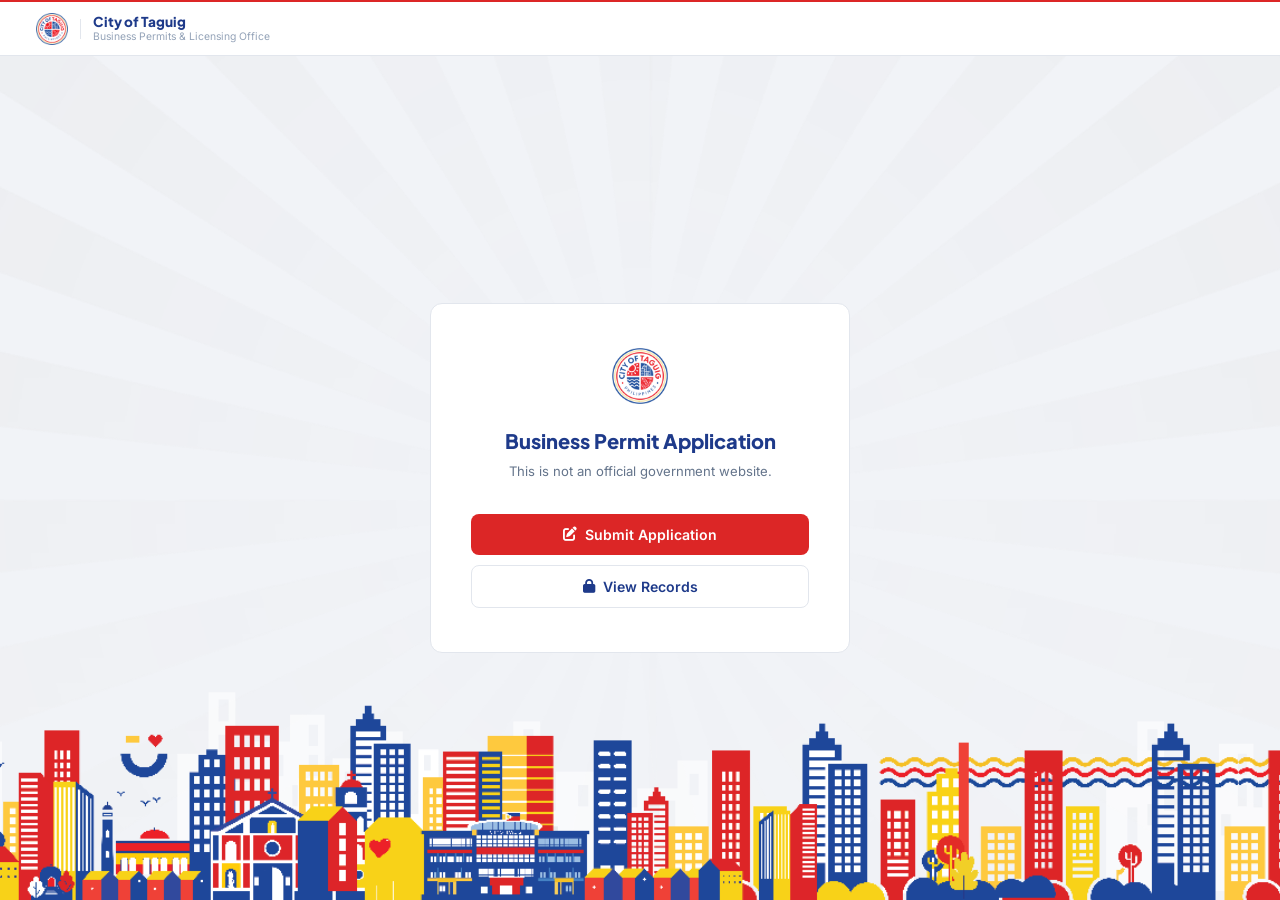
==== commit ccd0635d: "a" ====
--- a/index.html
+++ b/index.html
@@ -3,275 +3,175 @@
 <head>
     <meta charset="UTF-8">
     <meta name="viewport" content="width=device-width, initial-scale=1.0">
-    <title>Taguig BPLO | Unified Business Permit System</title>
+    <title>Taguig BPLO | Business Permit System</title>
 
     <link rel="preconnect" href="https://fonts.googleapis.com">
-    <link href="https://fonts.googleapis.com/css2?family=Inter:wght@400;500;600;700&family=Plus+Jakarta+Sans:wght@700;800&display=swap" rel="stylesheet">
+    <link href="https://fonts.googleapis.com/css2?family=Inter:wght@400;500;600&family=Plus+Jakarta+Sans:wght@700;800&display=swap" rel="stylesheet">
     <link rel="stylesheet" href="https://cdnjs.cloudflare.com/ajax/libs/font-awesome/6.5.1/css/all.min.css">
 
     <style>
         :root {
-            --blue:      #1e3a8a;
-            --blue-soft: #eff6ff;
-            --blue-mid:  #dbeafe;
-            --red:       #dc2626;
-            --red-dark:  #b91c1c;
-            --red-soft:  #fef2f2;
-            --gray-50:   #f9fafb;
-            --gray-100:  #f3f4f6;
-            --gray-300:  #d1d5db;
-            --gray-400:  #9ca3af;
-            --gray-500:  #6b7280;
-            --gray-600:  #4b5563;
-            --gray-900:  #111827;
-            --white:     #ffffff;
+            --navy: #1e3a8a;
+            --red:  #dc2626;
+            --bg:   #f1f3f7;
+            --border: #e2e6ed;
+            --text: #0f172a;
+            --muted: #64748b;
+            --faint: #94a3b8;
         }
 
         *, *::before, *::after { margin: 0; padding: 0; box-sizing: border-box; }
 
         body {
             font-family: 'Inter', sans-serif;
-            background: var(--white);
-            color: var(--gray-900);
+            background: var(--bg);
+            color: var(--text);
             min-height: 100vh;
             display: flex;
             flex-direction: column;
         }
 
-        /* ── NAV ── */
+        /* NAV */
         nav {
-            border-top: 3px solid var(--red);
-            height: 64px;
+            background: #fff;
+            border-bottom: 1px solid var(--border);
+            height: 56px;
             display: flex;
             align-items: center;
-            padding: 0 40px;
-            border-bottom: 1px solid var(--gray-300);
-            background: var(--white);
+            padding: 0 36px;
+            border-top: 2px solid var(--red);
         }
 
-        .nav-brand {
-            display: flex;
-            align-items: center;
-            gap: 14px;
+        .brand { display: flex; align-items: center; gap: 12px; }
+        .brand img { height: 32px; }
+        .brand-sep { width: 1px; height: 20px; background: var(--border); }
+
+        .brand-city {
+            font-family: 'Plus Jakarta Sans', sans-serif;
+            font-size: 0.85rem;
+            font-weight: 800;
+            color: var(--navy);
+            display: block;
+            line-height: 1.2;
         }
 
-        .nav-logo { height: 42px; }
-
-        .nav-divider {
-            width: 1px;
-            height: 30px;
-            background: var(--gray-300);
+        .brand-dept {
+            font-size: 0.65rem;
+            color: var(--faint);
+            display: block;
         }
 
-        .nav-text span { display: block; line-height: 1.25; }
-
-        .nav-republic {
-            font-size: 0.68rem;
-            color: var(--gray-400);
-            text-transform: uppercase;
-            letter-spacing: 0.7px;
-        }
-
-        .nav-city {
-            font-family: 'Plus Jakarta Sans', sans-serif;
-            font-size: 0.97rem;
-            font-weight: 800;
-            color: var(--blue);
-        }
-
-        .nav-office {
-            font-size: 0.73rem;
-            font-weight: 500;
-            color: var(--gray-600);
-        }
-
-        /* ── MAIN ── */
+        /* MAIN */
         main {
             flex: 1;
             display: flex;
             align-items: center;
             justify-content: center;
             padding: 40px 20px;
-            background: var(--gray-50);
             background-image: url('white_bg_city.png');
             background-size: cover;
             background-position: center;
-            background-repeat: no-repeat;
         }
 
-        /* ── CARD ── */
+        /* CARD */
         .card {
-            background: var(--white);
-            border-radius: 16px;
-            padding: 56px 52px;
-            max-width: 560px;
+            background: #fff;
+            border: 1px solid var(--border);
+            border-radius: 12px;
+            padding: 44px 40px;
             width: 100%;
+            max-width: 420px;
             text-align: center;
-            border: 1px solid var(--gray-300);
-            box-shadow:
-                0 1px 2px rgba(0,0,0,0.04),
-                0 8px 32px rgba(0,0,0,0.07);
-            position: relative;
-            overflow: hidden;
         }
 
-        /* subtle blue top border accent */
-        .card::before {
-            content: '';
-            position: absolute;
-            top: 0; left: 0; right: 0;
-            height: 4px;
-            background: var(--blue);
-            border-radius: 16px 16px 0 0;
+        .card img {
+            height: 56px;
+            margin-bottom: 20px;
+            opacity: 0.9;
         }
 
-        .card-seal {
-            height: 68px;
-            margin-bottom: 24px;
-            opacity: 0.92;
+        .card h1 {
+            font-family: 'Plus Jakarta Sans', sans-serif;
+            font-size: 1.25rem;
+            font-weight: 800;
+            color: var(--navy);
+            margin-bottom: 8px;
         }
 
-        .tag {
-            display: inline-flex;
-            align-items: center;
-            gap: 6px;
-            font-size: 0.72rem;
-            font-weight: 700;
-            text-transform: uppercase;
-            letter-spacing: 1px;
-            color: var(--red);
-            background: var(--red-soft);
-            padding: 5px 13px;
-            border-radius: 100px;
-            margin-bottom: 18px;
+        .card p {
+            font-size: 0.82rem;
+            color: var(--muted);
+            line-height: 1.6;
+            margin-bottom: 32px;
         }
 
-        h1 {
-            font-family: 'Plus Jakarta Sans', sans-serif;
-            font-size: 2rem;
-            font-weight: 800;
-            color: var(--blue);
-            line-height: 1.2;
-            margin-bottom: 12px;
-        }
-
-        .subtitle {
-            font-size: 0.97rem;
-            color: var(--gray-500);
-            line-height: 1.65;
-            margin-bottom: 36px;
-            max-width: 400px;
-            margin-left: auto;
-            margin-right: auto;
-        }
-
-        /* ── BUTTONS ── */
-        .actions {
+        .btns {
             display: flex;
+            flex-direction: column;
             gap: 10px;
-            justify-content: center;
-            flex-wrap: wrap;
         }
 
         .btn {
-            display: inline-flex;
+            display: flex;
             align-items: center;
+            justify-content: center;
             gap: 8px;
-            padding: 11px 26px;
-            font-size: 0.93rem;
+            padding: 12px 20px;
+            border-radius: 8px;
+            font-size: 0.88rem;
             font-weight: 600;
-            border-radius: 8px;
             text-decoration: none;
-            transition: all 0.18s ease;
-            cursor: pointer;
-            border: 1.5px solid transparent;
-            white-space: nowrap;
+            transition: opacity 0.15s, transform 0.15s;
         }
 
-        .btn-primary {
+        .btn:hover { opacity: 0.88; transform: translateY(-1px); }
+
+        .btn-red {
             background: var(--red);
-            color: var(--white);
-            border-color: var(--red);
-            box-shadow: 0 2px 8px rgba(220,38,38,0.22);
-        }
-        .btn-primary:hover {
-            background: var(--red-dark);
-            border-color: var(--red-dark);
-            transform: translateY(-2px);
-            box-shadow: 0 5px 14px rgba(220,38,38,0.3);
+            color: #fff;
         }
 
-        .btn-ghost {
-            background: var(--blue-soft);
-            color: var(--blue);
-            border-color: var(--blue-mid);
-        }
-        .btn-ghost:hover {
-            background: var(--blue-mid);
-            transform: translateY(-2px);
+        .btn-outline {
+            background: transparent;
+            color: var(--navy);
+            border: 1px solid var(--border);
         }
 
-        /* ── FOOTER ── */
-        footer {
-            padding: 14px 40px;
-            border-top: 1px solid var(--gray-100);
-            text-align: center;
-            font-size: 0.73rem;
-            color: var(--gray-400);
-        }
+        .btn-outline:hover { background: var(--bg); }
 
-        /* ── RESPONSIVE ── */
-        @media (max-width: 600px) {
-            nav { padding: 0 20px; }
-            .card { padding: 40px 24px; }
-            h1 { font-size: 1.6rem; }
-            .actions { flex-direction: column; }
-            .btn { justify-content: center; }
-        }
+        
     </style>
 </head>
 <body>
 
     <nav>
-        <div class="nav-brand">
-            <img src="City_of_Taguig_seal.svg.png" alt="Taguig Seal" class="nav-logo">
-            <div class="nav-divider"></div>
-            <div class="nav-text">
-                <span class="nav-republic">Republic of the Philippines</span>
-                <span class="nav-city">City of Taguig</span>
-                <span class="nav-office">Business Permits &amp; Licensing Office</span>
+        <div class="brand">
+            <img src="City_of_Taguig_seal.svg.png" alt="Taguig Seal">
+            <div class="brand-sep"></div>
+            <div>
+                <span class="brand-city">City of Taguig</span>
+                <span class="brand-dept">Business Permits &amp; Licensing Office</span>
             </div>
         </div>
     </nav>
 
     <main>
         <div class="card">
-
-            <img src="City_of_Taguig_seal.svg.png" alt="Taguig City Seal" class="card-seal">
-
-            <div class="tag">
-                <i class="fa-solid fa-file-contract"></i> Unified System
-            </div>
-
-            <h1>Unified Business<br>Permit Application</h1>
-
-            <p class="subtitle">
-                Process your business licensing requirements quickly and securely — all in one place.
-            </p>
-
-            <div class="actions">
-                <a href="ManualForm.html" class="btn btn-primary">
+            <img src="City_of_Taguig_seal.svg.png" alt="Taguig City Seal">
+            <h1>Business Permit Application</h1>
+            <p>This is not an official government website.</p>
+            <div class="btns">
+                <a href="ManualForm.html" class="btn btn-red">
                     <i class="fa-solid fa-pen-to-square"></i> Submit Application
                 </a>
-                <a href="login.html" class="btn btn-ghost">
+                <a href="login.html" class="btn btn-outline">
                     <i class="fa-solid fa-lock"></i> View Records
                 </a>
             </div>
-
         </div>
     </main>
 
-  
+
 
 </body>
 </html>
